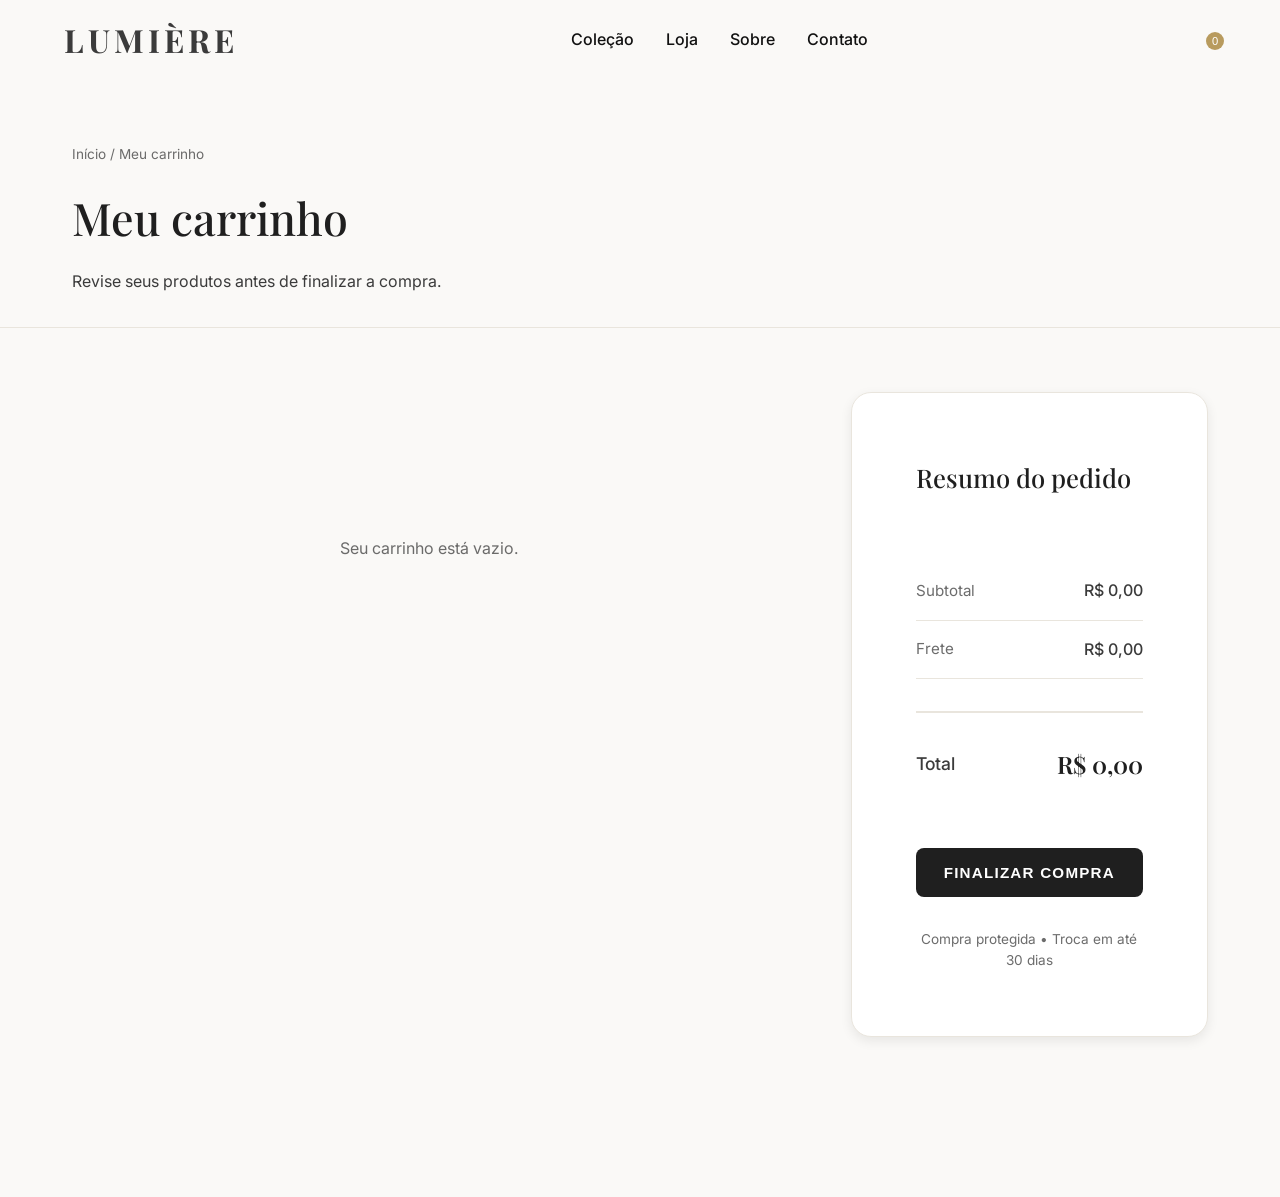
==== cart.html @ cca0895b "feat: implement newsletter section with local storage" ====
<!DOCTYPE html>
<html lang="pt-BR">

<head>

    <meta charset="UTF-8">

    <meta name="viewport" content="width=device-width, initial-scale=1.0">

    <title>
        Carrinho | LUMIÈRE
    </title>

    <link rel="preconnect" href="https://fonts.googleapis.com">
    <link rel="preconnect" href="https://fonts.gstatic.com" crossorigin>

    <link
        href="https://fonts.googleapis.com/css2?family=Inter:wght@300;400;500;600;700&family=Playfair+Display:wght@500;600;700&display=swap"
        rel="stylesheet">

    <link rel="stylesheet" href="./css/style.css">

    <link rel="stylesheet" href="./css/pages/cart-page.css">


</head>


<body>


    <header class="header">


        <nav class="navbar">


            <div class="nav-container">


                <a href="./index.html" class="logo" aria-label="Lumière Bags - Página inicial">

                    LUMIÈRE

                </a>



                <ul class="nav-menu">


                    <li>

                        <a href="./index.html#featured">
                            Coleção
                        </a>

                    </li>


                    <li>

                        <a href="./index.html#products">
                            Loja
                        </a>

                    </li>


                    <li>

                        <a href="./index.html#story">
                            Sobre
                        </a>

                    </li>


                    <li>

                        <a href="./index.html#newsletter">
                            Contato
                        </a>

                    </li>


                </ul>




                <div class="nav-actions">



                    <button type="button" class="icon-button" aria-label="Pesquisar">


                        <i class="bi bi-search"></i>


                    </button>





                    <button type="button" class="icon-button cart-button" aria-label="Carrinho de compras">


                        <i class="bi bi-bag"></i>



                        <span class="cart-count">

                            0

                        </span>


                    </button>



                </div>



            </div>


        </nav>


    </header>


    <main class="cart-page">

        <section class="cart-header">

            <div class="container">

                <span class="breadcrumb">
                    Início / Meu carrinho
                </span>

                <h1>
                    Meu carrinho
                </h1>

                <p>
                    Revise seus produtos antes de finalizar a compra.
                </p>

            </div>

        </section>


        <section class="cart-container">


            <div class="cart-products">



                <div class="cart-page-list">

                    <!-- Produtos renderizados via JS -->

                </div>


            </div>



            <aside class="cart-summary">


                <h2>
                    Resumo do pedido
                </h2>


                <div class="summary-line">

                    <span>
                        Subtotal
                    </span>

                    <strong class="summary-subtotal">
                        R$ 0,00
                    </strong>

                </div>



                <div class="summary-line">

                    <span>
                        Frete
                    </span>

                    <strong>
                        R$ 0,00
                    </strong>

                </div>



                <div class="summary-total">

                    <span>
                        Total
                    </span>

                    <strong>
                        R$ 0,00
                    </strong>

                </div>



                <button class="checkout-button">

                    Finalizar compra

                </button>

                <p class="summary-note">

                    Compra protegida • Troca em até 30 dias

                </p>

            </aside>


        </section>


    </main>

   

    <script src="./js/products.js"></script>

    <script src="./js/cart.js"></script>

    <script src="./js/main.js"></script>

    <script src="./js/cart-page.js"></script>


</body>

</html>
---- css/style.css ----
@import url("./variables.css");

/* Base */
@import url("./base/reset.css");
@import url("./base/typography.css");
@import url("./base/globals.css");

/* Layout */
@import url("./layout/header.css");
@import url("./layout/hero.css");
@import url("./layout/featured.css");
@import url("./layout/story.css");
@import url("./layout/benefits.css");
@import url("./layout/categories.css");
@import url("./layout/products.css");
@import url("./layout/newsletter.css");
@import url("./layout/footer.css");
@import url("./layout/sections.css");


/* Components */
@import url("./components/buttons.css");
@import url("./components/product-card.css");
@import url("./components/cart.css");

/* Responsive */
@import url("./responsive.css");
---- css/pages/cart-page.css ----
@import "../components/cart/cart-item.css";
@import "../components/cart/cart-summary.css";

/* ==========================================================
   Cart Page
========================================================== */

/* Layout da página... */

/* ==========================================================
   Cart Page
========================================================== */

.cart-page {

    padding-bottom: var(--spacing-xl);

}


/* ==========================================================
   Cart Header
========================================================== */

.cart-header {

    padding:
        var(--spacing-lg)
        0
        var(--spacing-md);

    background: var(--color-background);

    border-bottom: 1px solid var(--color-border);

}


/* ==========================================================
   Container
========================================================== */

.cart-header .container {

    width: min(var(--container-width), 100%);

    margin: 0 auto;

    padding-inline: var(--spacing-md);

}


/* ==========================================================
   Breadcrumb
========================================================== */

.breadcrumb {

    display: flex;

    align-items: center;

    gap: .5rem;

    margin-bottom: var(--spacing-sm);

    font-size: .85rem;

    color: var(--color-text-muted);

}


.breadcrumb a {

    color: var(--color-text-muted);

    text-decoration: none;

    transition: var(--transition);

}


.breadcrumb a:hover {

    color: var(--color-secondary);

}


.breadcrumb span:last-child {

    color: var(--color-text);

}


/* ==========================================================
   Title
========================================================== */

.cart-header h1 {

    margin-bottom: var(--spacing-sm);

    font-family: var(--font-heading);

    font-size: clamp(2rem, 5vw, 2.8rem);

    font-weight: 500;

    color: var(--color-primary);

}


/* ==========================================================
   Description
========================================================== */

.cart-description {

    max-width: 560px;

    color: var(--color-text-muted);

    line-height: 1.8;

}

/* ==========================================================
   Layout
========================================================== */

.cart-container {

    display: grid;

    grid-template-columns: 2fr 1fr;

    gap: var(--spacing-lg);

    width: min(var(--container-width), 100%);

    margin: var(--spacing-lg) auto;

    padding-inline: var(--spacing-md);

}


.cart-products {

    min-width: 0;

}


/* ==========================================================
   Empty State
========================================================== */

.cart-empty {

    padding: var(--spacing-xl);

    text-align: center;

    color: var(--color-text-muted);

}
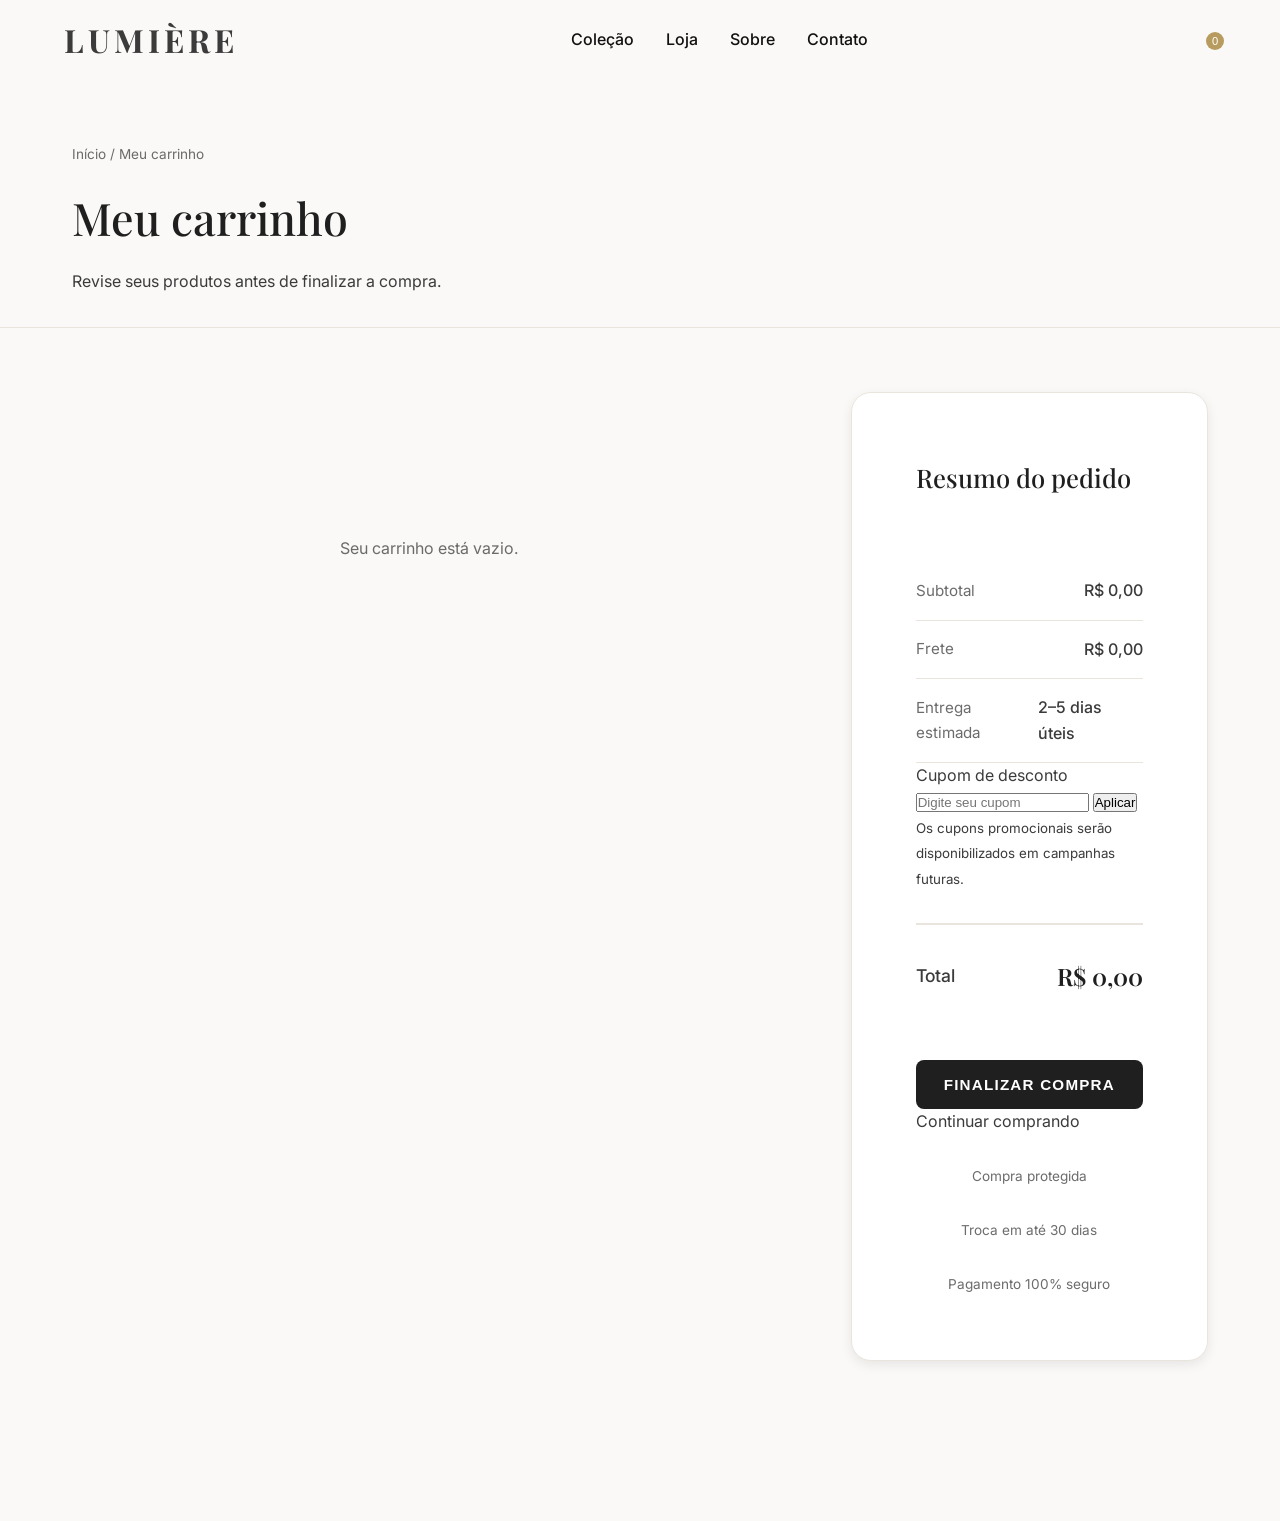
==== commit f2d463f6: "update cart page" ====
--- a/cart.html
+++ b/cart.html
@@ -12,244 +12,316 @@
     </title>
 
     <link rel="preconnect" href="https://fonts.googleapis.com">
+
     <link rel="preconnect" href="https://fonts.gstatic.com" crossorigin>
 
-    <link
-        href="https://fonts.googleapis.com/css2?family=Inter:wght@300;400;500;600;700&family=Playfair+Display:wght@500;600;700&display=swap"
+    <link href="https://fonts.googleapis.com/css2?family=Inter:wght@300;400;500;600;700&family=Playfair+Display:wght@500;600;700&display=swap"
         rel="stylesheet">
 
     <link rel="stylesheet" href="./css/style.css">
 
     <link rel="stylesheet" href="./css/pages/cart-page.css">
 
-
 </head>
 
-
 <body>
 
-
     <header class="header">
 
-
         <nav class="navbar">
 
-
             <div class="nav-container">
 
-
                 <a href="./index.html" class="logo" aria-label="Lumière Bags - Página inicial">
 
                     LUMIÈRE
 
                 </a>
 
-
-
                 <ul class="nav-menu">
 
-
                     <li>
-
                         <a href="./index.html#featured">
                             Coleção
                         </a>
-
                     </li>
 
-
                     <li>
-
                         <a href="./index.html#products">
                             Loja
                         </a>
-
                     </li>
 
-
                     <li>
-
                         <a href="./index.html#story">
                             Sobre
                         </a>
-
                     </li>
 
-
                     <li>
-
                         <a href="./index.html#newsletter">
                             Contato
                         </a>
-
                     </li>
 
-
                 </ul>
 
-
-
-
                 <div class="nav-actions">
 
-
-
-                    <button type="button" class="icon-button" aria-label="Pesquisar">
-
+                    <button
+                        type="button"
+                        class="icon-button"
+                        aria-label="Pesquisar">
 
                         <i class="bi bi-search"></i>
 
-
                     </button>
 
-
-
-
-
-                    <button type="button" class="icon-button cart-button" aria-label="Carrinho de compras">
-
+                    <button
+                        type="button"
+                        class="icon-button cart-button"
+                        aria-label="Carrinho de compras">
 
                         <i class="bi bi-bag"></i>
 
-
-
                         <span class="cart-count">
 
                             0
 
                         </span>
 
-
                     </button>
 
-
-
-                </div>
-
-
+                </div>
 
             </div>
 
-
         </nav>
 
-
     </header>
 
-
     <main class="cart-page">
 
+        <!-- ==========================================================
+             Header
+        =========================================================== -->
+
         <section class="cart-header">
 
             <div class="container">
 
                 <span class="breadcrumb">
+
                     Início / Meu carrinho
+
                 </span>
 
                 <h1>
+
                     Meu carrinho
+
                 </h1>
 
                 <p>
+
                     Revise seus produtos antes de finalizar a compra.
+
                 </p>
 
             </div>
 
         </section>
 
+        <!-- ==========================================================
+             Cart
+        =========================================================== -->
 
         <section class="cart-container">
 
+            <!-- Produtos -->
 
             <div class="cart-products">
 
-
-
                 <div class="cart-page-list">
 
-                    <!-- Produtos renderizados via JS -->
-
-                </div>
-
+                    <!-- Renderizado via JavaScript -->
+
+                </div>
 
             </div>
 
-
+            <!-- Resumo -->
 
             <aside class="cart-summary">
 
-
                 <h2>
+
                     Resumo do pedido
+
                 </h2>
 
+                <!-- Subtotal -->
 
                 <div class="summary-line">
 
                     <span>
+
                         Subtotal
+
                     </span>
 
                     <strong class="summary-subtotal">
+
                         R$ 0,00
+
                     </strong>
 
                 </div>
 
-
+                <!-- Frete -->
 
                 <div class="summary-line">
 
                     <span>
+
                         Frete
+
                     </span>
 
+                    <strong class="summary-shipping">
+
+                        R$ 0,00
+
+                    </strong>
+
+                </div>
+
+                <!-- Entrega -->
+
+                <div class="summary-line">
+
+                    <span>
+
+                        Entrega estimada
+
+                    </span>
+
+                    <strong class="summary-delivery">
+
+                        2–5 dias úteis
+
+                    </strong>
+
+                </div>
+
+                <!-- Cupom -->
+
+                <div class="coupon">
+
+                    <label for="coupon-code">
+
+                        Cupom de desconto
+
+                    </label>
+
+                    <div class="coupon-form">
+
+                        <input
+                            type="text"
+                            id="coupon-code"
+                            placeholder="Digite seu cupom"
+                            autocomplete="off">
+
+                        <button
+                            type="button"
+                            class="coupon-button">
+
+                            Aplicar
+
+                        </button>
+
+                    </div>
+
+                    <small class="coupon-note">
+
+                        Os cupons promocionais serão disponibilizados em campanhas futuras.
+
+                    </small>
+
+                </div>
+
+                <!-- Total -->
+
+                <div class="summary-total">
+
+                    <span>
+
+                        Total
+
+                    </span>
+
                     <strong>
+
                         R$ 0,00
+
                     </strong>
 
                 </div>
 
-
-
-                <div class="summary-total">
-
-                    <span>
-                        Total
-                    </span>
-
-                    <strong>
-                        R$ 0,00
-                    </strong>
-
-                </div>
-
-
-
-                <button class="checkout-button">
-
-                    Finalizar compra
-
-                </button>
-
-                <p class="summary-note">
-
-                    Compra protegida • Troca em até 30 dias
-
-                </p>
+                <!-- Ações -->
+
+                <div class="summary-actions">
+
+                    <button
+                        type="button"
+                        class="checkout-button">
+
+                        Finalizar compra
+
+                    </button>
+
+                    <a
+                        href="./index.html#products"
+                        class="continue-shopping">
+
+                        <i class="bi bi-arrow-left"></i>
+
+                        Continuar comprando
+
+                    </a>
+
+                </div>
+
+                <!-- Observações -->
+
+                <div class="summary-info">
+
+                    <p class="summary-note">
+
+                        Compra protegida
+
+                    </p>
+
+                    <p class="summary-note">
+
+                        Troca em até 30 dias
+
+                    </p>
+
+                    <p class="summary-note">
+
+                        Pagamento 100% seguro
+
+                    </p>
+
+                </div>
 
             </aside>
 
-
         </section>
 
-
     </main>
 
-   
-
     <script src="./js/products.js"></script>
 
     <script src="./js/cart.js"></script>
@@ -258,7 +330,6 @@
 
     <script src="./js/cart-page.js"></script>
 
-
 </body>
 
 </html>
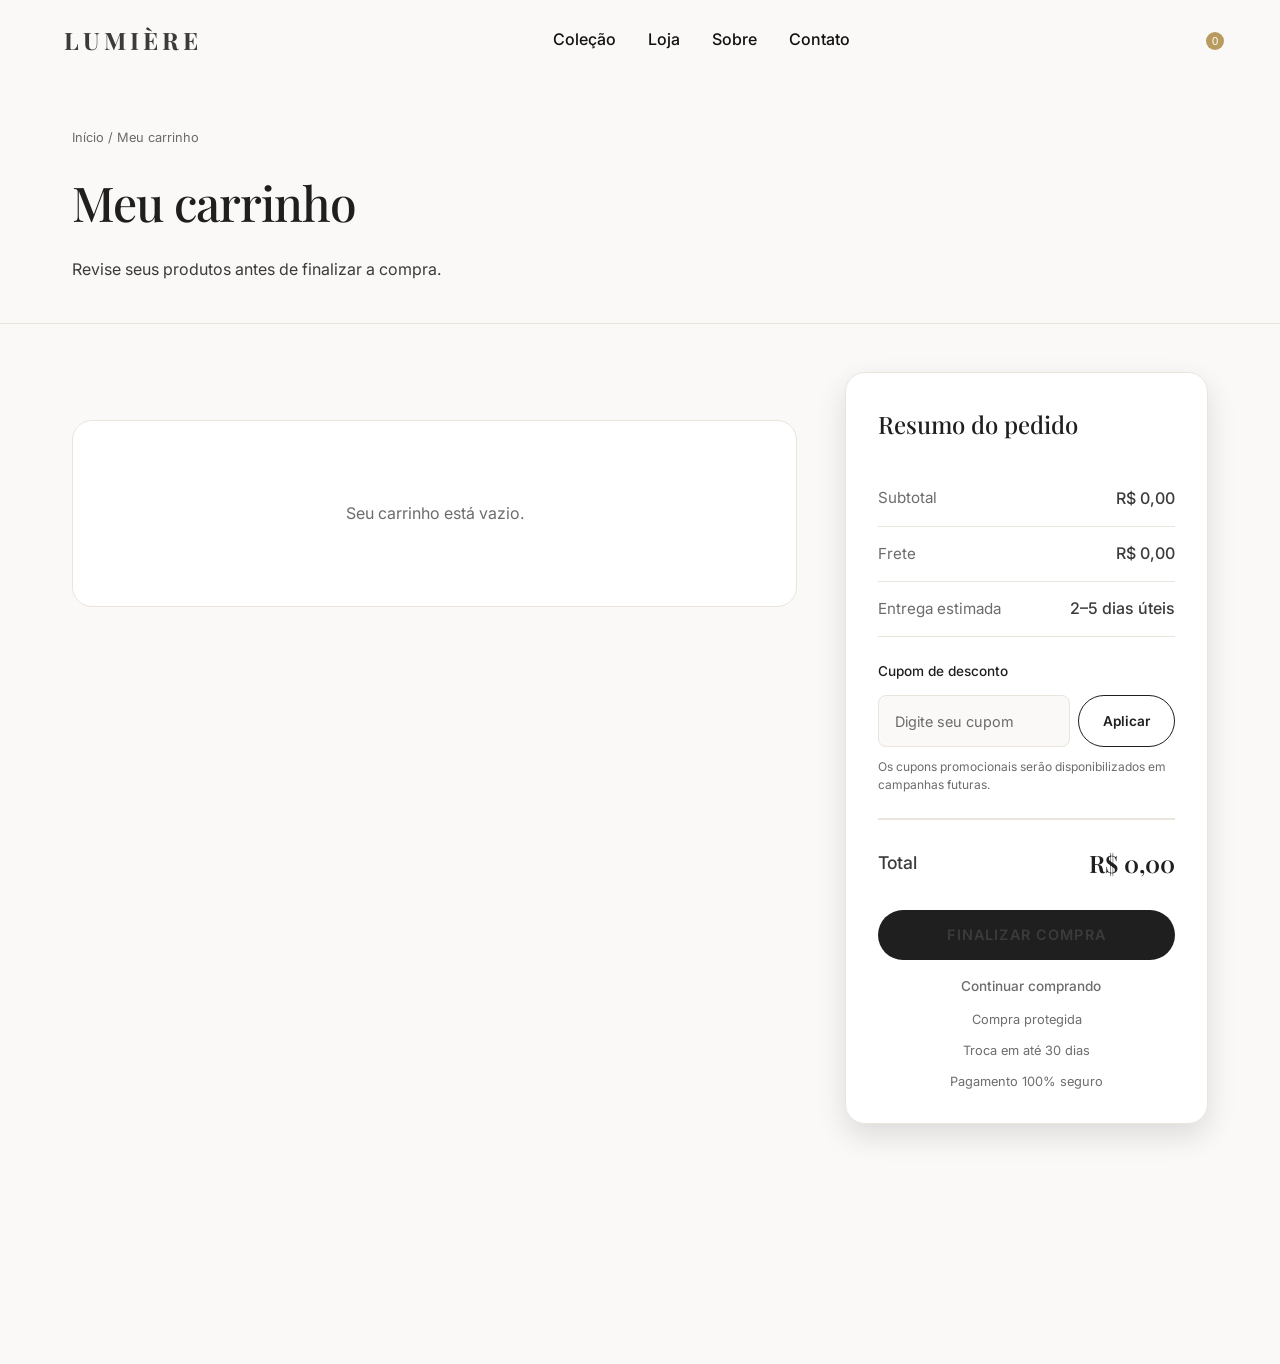
==== commit 687600b3: "refactor(css): modularize cart page responsive styles" ====
--- a/cart.html
+++ b/cart.html
@@ -15,16 +15,18 @@
 
     <link rel="preconnect" href="https://fonts.gstatic.com" crossorigin>
 
-    <link href="https://fonts.googleapis.com/css2?family=Inter:wght@300;400;500;600;700&family=Playfair+Display:wght@500;600;700&display=swap"
+    <link
+        href="https://fonts.googleapis.com/css2?family=Inter:wght@300;400;500;600;700&family=Playfair+Display:wght@500;600;700&display=swap"
         rel="stylesheet">
 
     <link rel="stylesheet" href="./css/style.css">
-
+    <link rel="stylesheet" href="./css/responsive.css">
     <link rel="stylesheet" href="./css/pages/cart-page.css">
+    <link rel="stylesheet" href="./css/cart-responsive.css">
 
 </head>
 
-<body>
+<body class="cart-page">
 
     <header class="header">
 
@@ -68,19 +70,13 @@
 
                 <div class="nav-actions">
 
-                    <button
-                        type="button"
-                        class="icon-button"
-                        aria-label="Pesquisar">
+                    <button type="button" class="icon-button" aria-label="Pesquisar">
 
                         <i class="bi bi-search"></i>
 
                     </button>
 
-                    <button
-                        type="button"
-                        class="icon-button cart-button"
-                        aria-label="Carrinho de compras">
+                    <button type="button" class="icon-button cart-button" aria-label="Carrinho de compras">
 
                         <i class="bi bi-bag"></i>
 
@@ -226,15 +222,9 @@
 
                     <div class="coupon-form">
 
-                        <input
-                            type="text"
-                            id="coupon-code"
-                            placeholder="Digite seu cupom"
-                            autocomplete="off">
-
-                        <button
-                            type="button"
-                            class="coupon-button">
+                        <input type="text" id="coupon-code" placeholder="Digite seu cupom" autocomplete="off">
+
+                        <button type="button" class="coupon-button">
 
                             Aplicar
 
@@ -272,17 +262,13 @@
 
                 <div class="summary-actions">
 
-                    <button
-                        type="button"
-                        class="checkout-button">
+                    <button type="button" class="checkout-button">
 
                         Finalizar compra
 
                     </button>
 
-                    <a
-                        href="./index.html#products"
-                        class="continue-shopping">
+                    <a href="./index.html#products" class="continue-shopping">
 
                         <i class="bi bi-arrow-left"></i>
 
--- a/css/style.css
+++ b/css/style.css
@@ -21,7 +21,4 @@
 /* Components */
 @import url("./components/buttons.css");
 @import url("./components/product-card.css");
-@import url("./components/cart.css");
-
-/* Responsive */
-@import url("./responsive.css");+@import url("./components/cart.css");
--- a/css/responsive.css
+++ b/css/responsive.css
@@ -0,0 +1,499 @@
+/* ==================================================
+   TABLET
+================================================== */
+
+@media (max-width: 992px) {
+
+    /* ---------- Products ---------- */
+
+    .products-grid {
+        grid-template-columns: repeat(2, minmax(0, 1fr));
+    }
+
+}
+
+
+/* ==================================================
+   MOBILE
+================================================== */
+
+@media (max-width: 768px) {
+
+    /* ---------- Global Spacing ---------- */
+
+    .container {
+        padding-inline: 1.25rem;
+    }
+
+    section {
+        scroll-margin-top: 5rem;
+    }
+
+    .section-header {
+        margin-bottom: 2.5rem;
+    }
+
+    .section-subtitle {
+        margin-bottom: 0.75rem;
+    }
+
+    .section-title {
+        margin-bottom: 1rem;
+
+        font-size: clamp(1.9rem, 5vw, 2.3rem);
+        line-height: 1.15;
+    }
+
+    .section-description {
+        max-width: 34ch;
+        margin-inline: auto;
+
+        line-height: 1.75;
+    }
+
+    .btn,
+    .btn-primary {
+        min-height: 48px;
+
+        padding: 0.9rem 1.75rem;
+    }
+
+
+    /* ---------- Header ---------- */
+
+    .nav-container {
+        width: 90%;
+        display: grid;
+        grid-template-columns: 32px minmax(0, 1fr) auto;
+        align-items: center;
+
+        gap: 0.5rem;
+    }
+
+    .menu-toggle {
+        width: 32px;
+        height: 32px;
+
+        display: flex;
+        align-items: center;
+        justify-content: center;
+    }
+
+    .menu-toggle i {
+        display: block;
+    }
+
+    .logo {
+        font-size: 1.4rem;
+        letter-spacing: 0.15rem;
+        text-align: center;
+        white-space: nowrap;
+    }
+
+    .nav-menu {
+        position: absolute;
+        top: var(--header-height);
+        left: 0;
+
+        width: 100%;
+
+        display: none;
+        flex-direction: column;
+        align-items: center;
+
+        gap: 1.5rem;
+        padding: 2rem 0;
+
+        background: rgba(250, 249, 247, 0.95);
+
+        backdrop-filter: blur(16px);
+        -webkit-backdrop-filter: blur(16px);
+
+        box-shadow: var(--shadow-sm);
+    }
+
+    .nav-menu.active {
+        display: flex;
+    }
+
+    .nav-menu a {
+        font-size: 1.1rem;
+    }
+
+    .nav-actions {
+        display: flex;
+        align-items: center;
+
+        gap: 0.4rem;
+
+        flex-shrink: 0;
+    }
+
+    .icon-button {
+        width: 42px;
+        height: 42px;
+
+        display: inline-flex;
+        align-items: right;
+        
+    }
+
+    .cart-count {
+        top: 1px;
+        transform: none;
+    }
+
+    /* ---------- Hero ---------- */
+
+    .hero {
+        min-height: auto;
+
+        padding-bottom: 3rem;
+    }
+
+    .hero-content {
+        width: 100%;
+
+        grid-template-columns: 1fr;
+        justify-items: center;
+
+        gap: 2rem;
+
+        text-align: center;
+    }
+
+    .hero-text {
+        order: 2;
+
+        width: 100%;
+    }
+
+    .hero-title {
+        font-size: 2.5rem;
+        line-height: 1.1;
+    }
+
+    .hero-description {
+        max-width: 34ch;
+        margin-inline: auto;
+    }
+
+    .hero-image {
+        order: 1;
+    }
+
+    .hero-image img {
+        width: min(100%, 300px);
+    }
+
+    .hero-content,
+    .hero-image,
+    .hero-text {
+        max-width: 100%;
+    }
+
+
+    /* ---------- Featured Products ---------- */
+
+    .featured {
+        padding: 4rem 0;
+    }
+
+    .products-grid {
+        grid-template-columns: repeat(2, minmax(0, 1fr));
+        align-items: stretch;
+
+        gap: 1.25rem;
+    }
+
+    .featured-footer {
+        margin-top: 3rem;
+    }
+
+
+    /* ---------- Story ---------- */
+
+    .story {
+        padding: 4rem 0;
+    }
+
+    .story-content {
+        grid-template-columns: 1fr;
+
+        gap: 3.5rem;
+    }
+
+    .story-text {
+        align-items: center;
+
+        gap: 1.5rem;
+
+        text-align: center;
+    }
+
+    .story-text .section-header--left {
+        text-align: center;
+    }
+
+    .story-text .section-description {
+        max-width: 34ch;
+        margin-inline: auto;
+    }
+
+    .story-text .btn {
+        align-self: center;
+
+        margin-top: 0.5rem;
+    }
+
+    .story-image {
+        order: -1;
+
+        width: 100%;
+        max-width: 420px;
+
+        margin-inline: auto;
+    }
+
+    .story-image img {
+        aspect-ratio: 5 / 6;
+    }
+
+
+    /* ---------- Benefits ---------- */
+
+    .benefits {
+        padding: 4rem 0;
+    }
+
+    .benefits-grid {
+        grid-template-columns: 1fr;
+
+        gap: 1.25rem;
+    }
+
+    .benefit-card {
+        padding: 1.75rem;
+    }
+
+    .benefit-card i {
+        width: 3rem;
+        height: 3rem;
+
+        margin-bottom: 1.25rem;
+
+        font-size: 1.1rem;
+    }
+
+    .benefit-card h3 {
+        margin-bottom: 0.75rem;
+
+        font-size: 1.15rem;
+    }
+
+    .benefit-card p {
+        font-size: 0.95rem;
+        line-height: 1.7;
+    }
+
+
+    /* ---------- Products ---------- */
+
+    .products {
+        padding: 4rem 0;
+    }
+
+    .products-filters-wrapper {
+        position: relative;
+
+        overflow: hidden;
+    }
+
+    .products-filters {
+        justify-content: flex-start;
+        flex-wrap: nowrap;
+
+        gap: 0.75rem;
+        margin: 2.5rem 0 3rem;
+        padding-bottom: 0.5rem;
+
+        overflow-x: auto;
+
+        -ms-overflow-style: none;
+        scrollbar-width: none;
+    }
+
+    .products-filters::-webkit-scrollbar {
+        display: none;
+    }
+
+    .filter-button {
+        flex-shrink: 0;
+
+        padding: 0.65rem 1.25rem;
+
+        font-size: 0.9rem;
+    }
+
+    .products-catalog {
+        grid-template-columns: repeat(2, minmax(0, 1fr));
+
+        gap: 1.25rem;
+    }
+
+    .products-footer {
+        margin-top: 3rem;
+    }
+
+    .filters-scroll-hint {
+        position: absolute;
+        top: 50%;
+        right: 0;
+        z-index: 2;
+
+        width: 2.75rem;
+        height: 100%;
+
+        display: flex;
+        align-items: center;
+        justify-content: center;
+
+        background: linear-gradient(
+            to left,
+            var(--color-background),
+            transparent
+        );
+
+        transform: translateY(-50%);
+
+        pointer-events: none;
+    }
+
+    .filters-scroll-hint i {
+        color: var(--color-secondary);
+
+        font-size: 1rem;
+
+        animation: hint-slide 1.6s ease-in-out infinite;
+    }
+
+        /* ---------- Newsletter ---------- */
+
+    .newsletter {
+        padding: 4rem 0;
+    }
+
+    .newsletter-content {
+        max-width: 100%;
+    }
+
+    .newsletter-form {
+        width: 100%;
+
+        flex-direction: column;
+
+        gap: 1rem;
+    }
+
+    .newsletter-form input[type="email"] {
+        width: 100%;
+        height: 56px;
+        min-height: 56px;
+
+        padding-inline: 1.25rem;
+
+        font-size: 1rem;
+        line-height: normal;
+
+        box-sizing: border-box;
+    }
+
+    .newsletter-form .btn-primary {
+        min-width: 180px;
+        height: 56px;
+
+        display: inline-flex;
+        align-items: center;
+        justify-content: center;
+
+        margin-top: 0;
+        padding-inline: 1.75rem;
+    }
+
+    .newsletter-note {
+        font-size: 0.85rem;
+    }
+
+
+    /* ---------- Footer ---------- */
+
+    .footer {
+        padding-top: 3rem;
+    }
+
+    .footer-grid {
+        grid-template-columns: 1fr;
+
+        gap: 2.5rem;
+        padding-top: 2rem;
+    }
+
+    .footer-brand {
+        max-width: 100%;
+
+        text-align: center;
+    }
+
+    .footer-column {
+        text-align: center;
+    }
+
+    .footer-title {
+        margin-bottom: 1rem;
+    }
+
+    .footer-list {
+        display: flex;
+        flex-direction: row;
+        align-items: center;
+        justify-content: center;
+        flex-wrap: wrap;
+
+        gap: 0.75rem 1.25rem;
+    }
+
+    .footer-list li {
+        display: inline-flex;
+    }
+
+    .footer-list a {
+        justify-content: center;
+    }
+
+    .footer-bottom {
+        margin-top: 2rem;
+        padding: 2rem 0;
+    }
+
+/* ==================================================
+   Animations
+================================================== */
+
+@keyframes hint-slide {
+
+    0%,
+    100% {
+        opacity: 0.4;
+
+        transform: translateX(0);
+    }
+
+    50% {
+        opacity: 1;
+
+        transform: translateX(6px);
+    }
+
+}
+
+}
--- a/css/pages/cart-page.css
+++ b/css/pages/cart-page.css
@@ -13,7 +13,7 @@
 
 .cart-page {
 
-    padding-bottom: var(--spacing-xl);
+        padding-bottom: 6rem;
 
 }
 
@@ -25,13 +25,21 @@
 .cart-header {
 
     padding:
-        var(--spacing-lg)
+        3rem
         0
-        var(--spacing-md);
+        2.5rem;
 
     background: var(--color-background);
 
     border-bottom: 1px solid var(--color-border);
+
+}
+
+@media (max-width: 768px) {
+
+    .cart-page .nav-actions .icon-button:not(.cart-button) {
+        display: none;
+    }
 
 }
 
@@ -63,9 +71,9 @@
 
     gap: .5rem;
 
-    margin-bottom: var(--spacing-sm);
+    margin-bottom: 1rem;
 
-    font-size: .85rem;
+    font-size: .8rem;
 
     color: var(--color-text-muted);
 
@@ -103,18 +111,19 @@
 
 .cart-header h1 {
 
-    margin-bottom: var(--spacing-sm);
+    margin-bottom: 1rem;
 
     font-family: var(--font-heading);
 
-    font-size: clamp(2rem, 5vw, 2.8rem);
+    font-size: clamp(2.2rem, 5vw, 3rem);
 
     font-weight: 500;
+
+    letter-spacing: -.02em;
 
     color: var(--color-primary);
 
 }
-
 
 /* ==========================================================
    Description
@@ -138,13 +147,13 @@
 
     display: grid;
 
-    grid-template-columns: 2fr 1fr;
+    grid-template-columns: minmax(0, 1.8fr) minmax(320px, .9fr);
 
-    gap: var(--spacing-lg);
+    gap: 3rem;
 
     width: min(var(--container-width), 100%);
 
-    margin: var(--spacing-lg) auto;
+    margin: 3rem auto;
 
     padding-inline: var(--spacing-md);
 
@@ -155,6 +164,12 @@
 
     min-width: 0;
 
+    display: flex;
+
+    flex-direction: column;
+
+    gap: 1.5rem;
+
 }
 
 
@@ -164,10 +179,16 @@
 
 .cart-empty {
 
-    padding: var(--spacing-xl);
+    padding: 5rem 2rem;
 
     text-align: center;
 
     color: var(--color-text-muted);
 
+    background: var(--color-surface);
+
+    border-radius: var(--radius-lg);
+
+    border: 1px solid var(--color-border);
+
 }
--- a/css/cart-responsive.css
+++ b/css/cart-responsive.css
@@ -0,0 +1,144 @@
+/* ==========================================================
+   Cart Page — Mobile
+========================================================== */
+
+@media (max-width: 768px) {
+
+    /* ---------- Header ---------- */
+
+    body.cart-page .nav-actions {
+        width: 42px;
+
+        justify-self: end;
+        justify-content: center;
+
+        gap: 0;
+    }
+
+    body.cart-page .nav-actions .icon-button:not(.cart-button) {
+        display: none;
+    }
+
+    body.cart-page .cart-button {
+        width: 42px;
+        height: 42px;
+    }
+
+
+    /* ---------- Cart Header ---------- */
+
+    body.cart-page .cart-header {
+        padding: 2.5rem 0 2rem;
+    }
+
+    body.cart-page .cart-header h1 {
+        font-size: 2rem;
+    }
+
+    body.cart-page .cart-header p {
+        font-size: 0.95rem;
+        line-height: 1.6;
+    }
+
+
+    /* ---------- Cart Layout ---------- */
+
+    body.cart-page .cart-container {
+        grid-template-columns: 1fr;
+
+        gap: 2rem;
+        margin: 2rem auto;
+    }
+
+
+   /* ---------- Cart Items ---------- */
+
+body.cart-page .cart-page-list {
+    gap: 1rem;
+}
+
+body.cart-page .cart-item {
+    grid-template-columns: 1fr;
+    justify-items: stretch;
+
+    gap: 1.25rem;
+    padding: 1.25rem;
+}
+
+body.cart-page .cart-item-image {
+    width: min(100%, 320px);
+    height: min(80vw, 320px);
+
+    display: block;
+
+    margin-inline: auto;
+
+    object-fit: cover;
+
+    border-radius: var(--radius-md);
+}
+
+body.cart-page .cart-item-name {
+    font-size: 1.25rem;
+}
+
+body.cart-page .cart-item-price {
+    margin-bottom: 1rem;
+}
+
+body.cart-page .cart-item-footer {
+    flex-direction: row;
+
+    margin-top: 1rem;
+    padding-top: 1rem;
+}
+    /* ---------- Cart Summary ---------- */
+
+    body.cart-page .cart-summary {
+        position: static;
+
+        padding: 1.5rem;
+    }
+
+    body.cart-page .cart-summary h2 {
+        font-size: 1.35rem;
+    }
+
+    body.cart-page .summary-line {
+        padding-block: 0.75rem;
+    }
+
+    body.cart-page .summary-total strong {
+        font-size: 1.35rem;
+    }
+
+    body.cart-page .cart-summary .checkout-button {
+        padding: 1rem;
+    }
+
+
+    /* ---------- Coupon ---------- */
+
+    body.cart-page .coupon-form {
+        flex-direction: column;
+
+        gap: 0.75rem;
+    }
+
+    body.cart-page .coupon-form input,
+    body.cart-page .coupon-button {
+        width: 100%;
+    }
+
+
+    /* ---------- Security Notes ---------- */
+
+    body.cart-page .summary-info {
+        margin-top: 1.5rem;
+    }
+
+    body.cart-page .summary-note {
+        font-size: 0.8rem;
+    }
+
+}
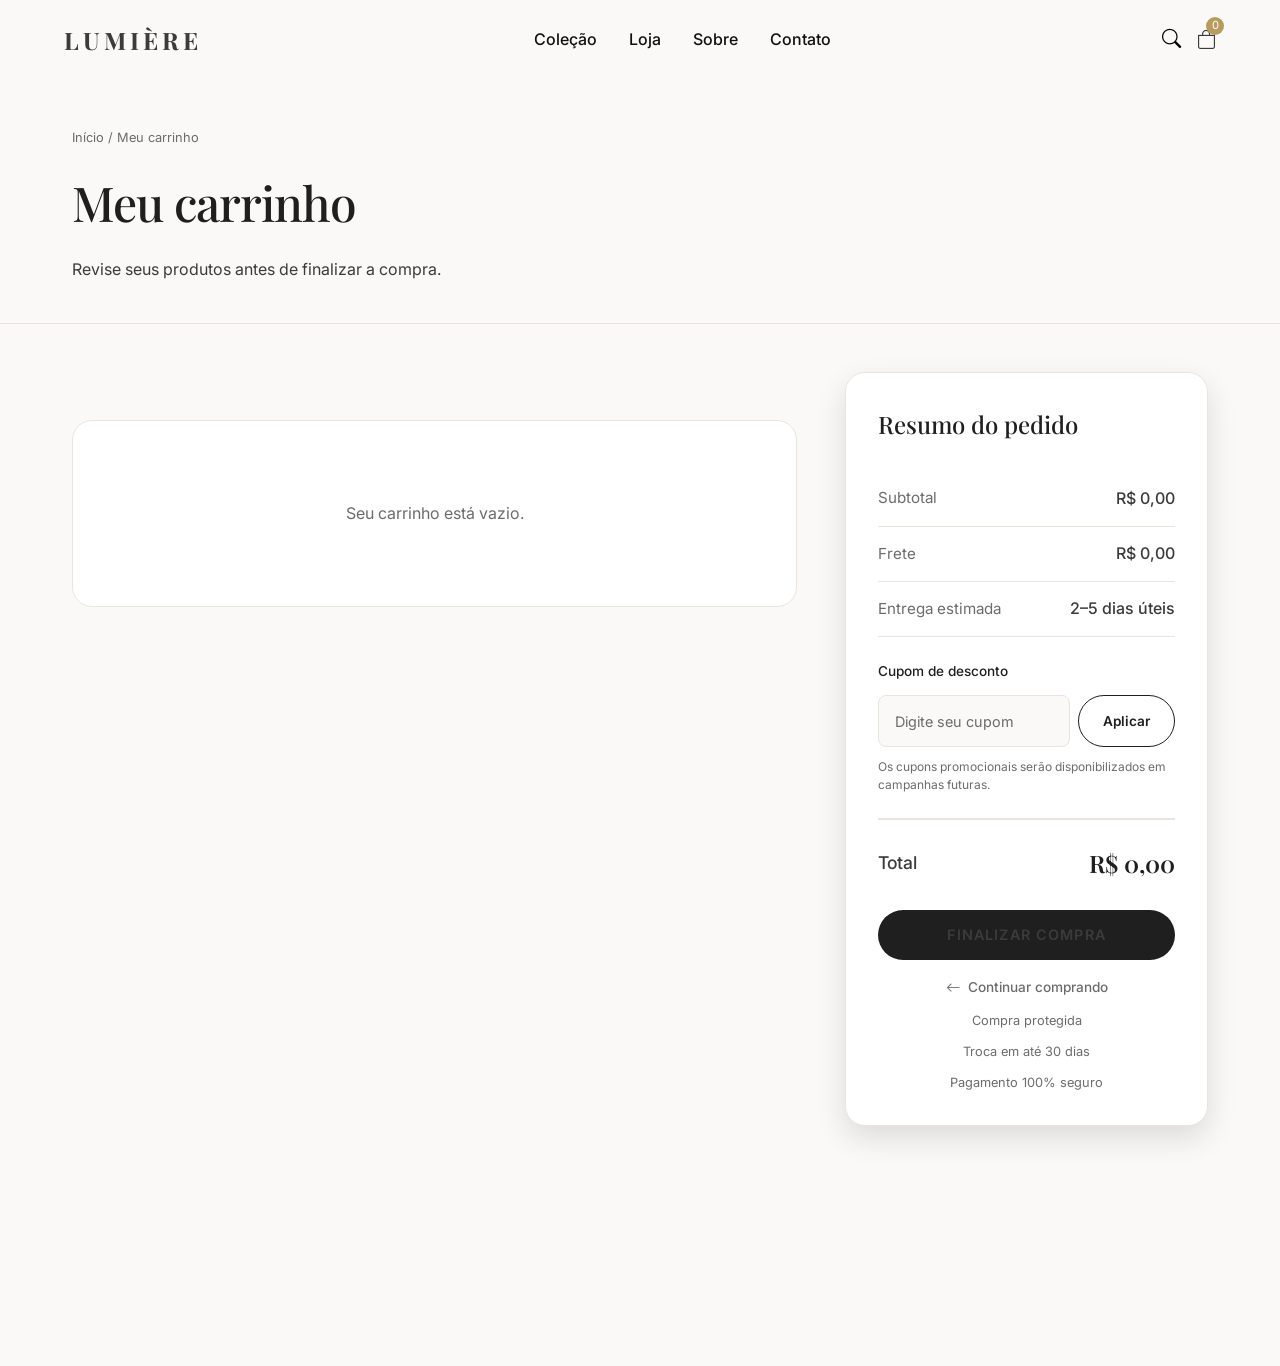
==== commit ba901b59: "fix: complete cart page header dependencies" ====
--- a/cart.html
+++ b/cart.html
@@ -18,6 +18,9 @@
     <link
         href="https://fonts.googleapis.com/css2?family=Inter:wght@300;400;500;600;700&family=Playfair+Display:wght@500;600;700&display=swap"
         rel="stylesheet">
+
+    <link rel="stylesheet"
+        href="https://cdn.jsdelivr.net/npm/bootstrap-icons@1.13.1/font/bootstrap-icons.min.css">
 
     <link rel="stylesheet" href="./css/style.css">
     <link rel="stylesheet" href="./css/responsive.css">
@@ -33,6 +36,12 @@
         <nav class="navbar">
 
             <div class="nav-container">
+
+                <button type="button" class="menu-toggle" aria-label="Abrir menu">
+
+                    <i class="bi bi-list"></i>
+
+                </button>
 
                 <a href="./index.html" class="logo" aria-label="Lumière Bags - Página inicial">
 
@@ -76,7 +85,7 @@
 
                     </button>
 
-                    <button type="button" class="icon-button cart-button" aria-label="Carrinho de compras">
+                    <a href="#cart-content" class="icon-button cart-button" aria-label="Ir para os itens do carrinho">
 
                         <i class="bi bi-bag"></i>
 
@@ -86,7 +95,7 @@
 
                         </span>
 
-                    </button>
+                    </a>
 
                 </div>
 
@@ -132,7 +141,7 @@
              Cart
         =========================================================== -->
 
-        <section class="cart-container">
+        <section id="cart-content" class="cart-container">
 
             <!-- Produtos -->
 
@@ -308,6 +317,8 @@
 
     </main>
 
+    <script src="./js/components/mobile-menu.js"></script>
+
     <script src="./js/products.js"></script>
 
     <script src="./js/cart.js"></script>
@@ -318,4 +329,4 @@
 
 </body>
 
-</html>+</html>
--- a/css/responsive.css
+++ b/css/responsive.css
@@ -296,7 +296,36 @@
         line-height: 1.7;
     }
 
-
+  /* ---------- Categories ---------- */
+
+.categories {
+    padding: 5rem 0;
+}
+
+.categories-grid {
+    grid-template-columns: 1fr;
+    grid-auto-rows: auto;
+    gap: 1.5rem;
+}
+
+.category-card,
+.category-card.category-large,
+.category-card.category-wide {
+    grid-column: auto;
+    grid-row: auto;
+
+    width: 100%;
+    height: 360px;
+    min-height: 0;
+}
+
+.category-overlay {
+    padding: 1.5rem;
+}
+
+.category-overlay h3 {
+    font-size: 1.5rem;
+}
     /* ---------- Products ---------- */
 
     .products {
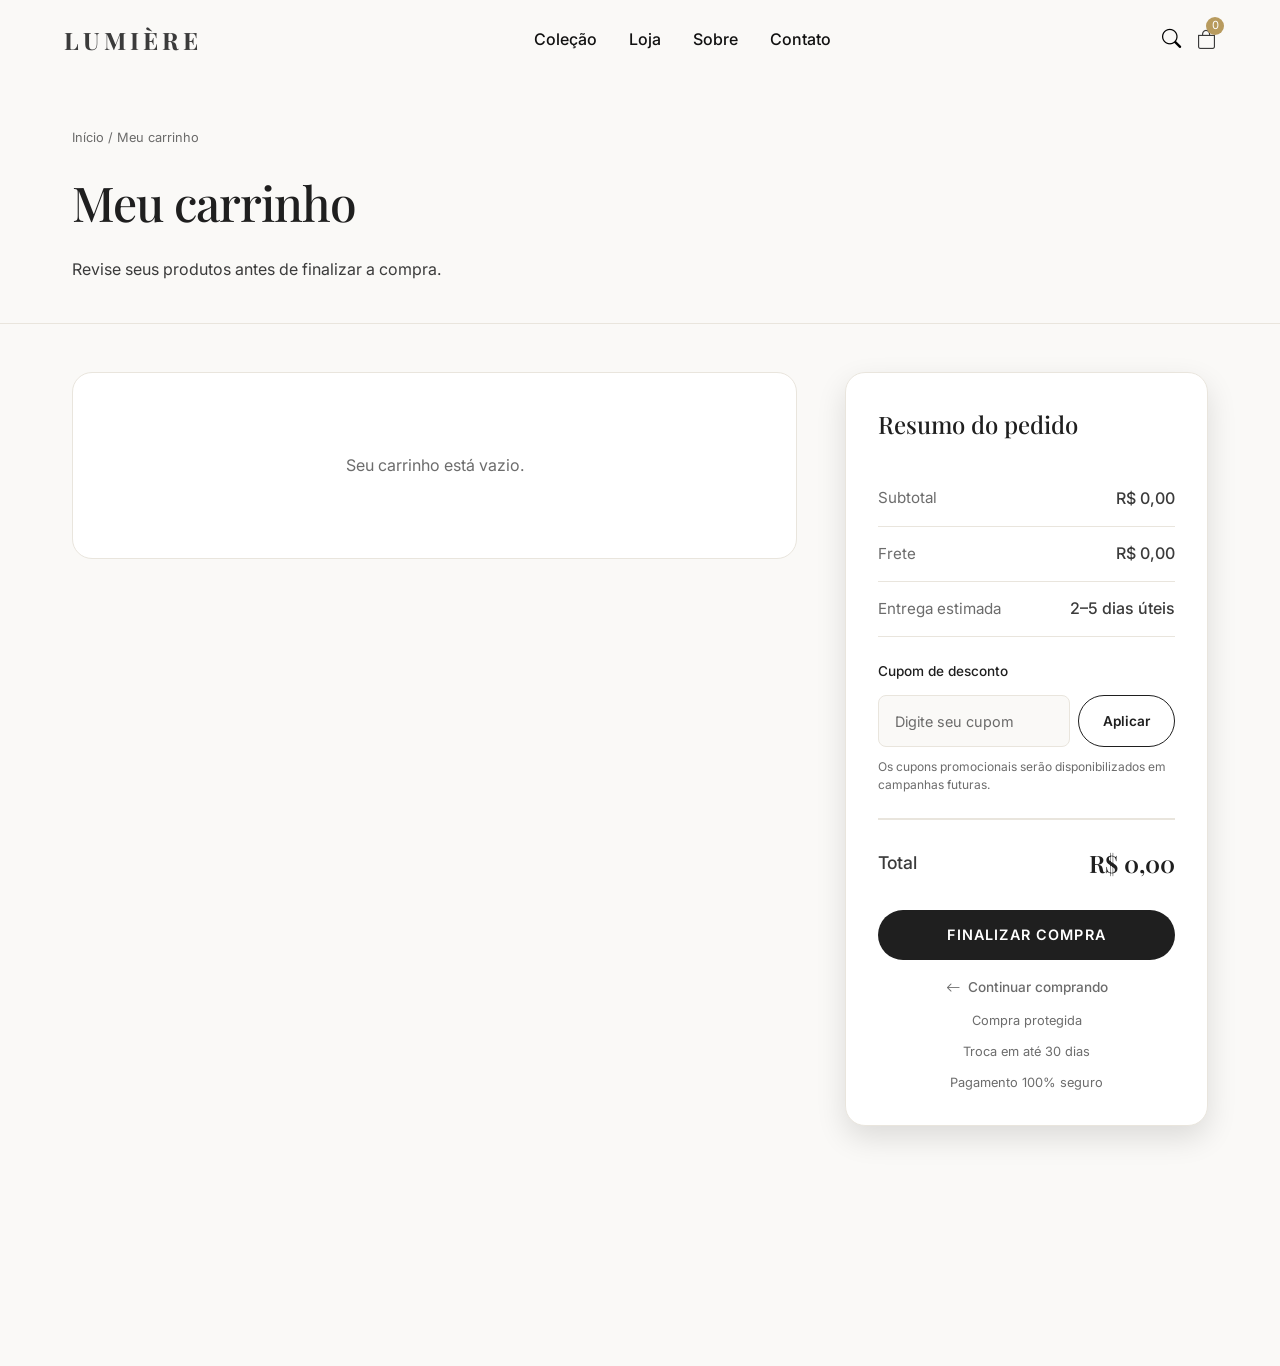
==== commit 14a94470: "docs: document script dependency order" ====
--- a/cart.html
+++ b/cart.html
@@ -317,6 +317,8 @@
 
     </main>
 
+    <!-- Ordem de dependências: mobile-menu → products → cart → main → cart-page -->
+
     <script src="./js/components/mobile-menu.js"></script>
 
     <script src="./js/products.js"></script>
--- a/css/pages/cart-page.css
+++ b/css/pages/cart-page.css
@@ -177,7 +177,7 @@
    Empty State
 ========================================================== */
 
-.cart-empty {
+.cart-page-list .cart-empty {
 
     padding: 5rem 2rem;
 
@@ -191,4 +191,4 @@
 
     border: 1px solid var(--color-border);
 
-}+}
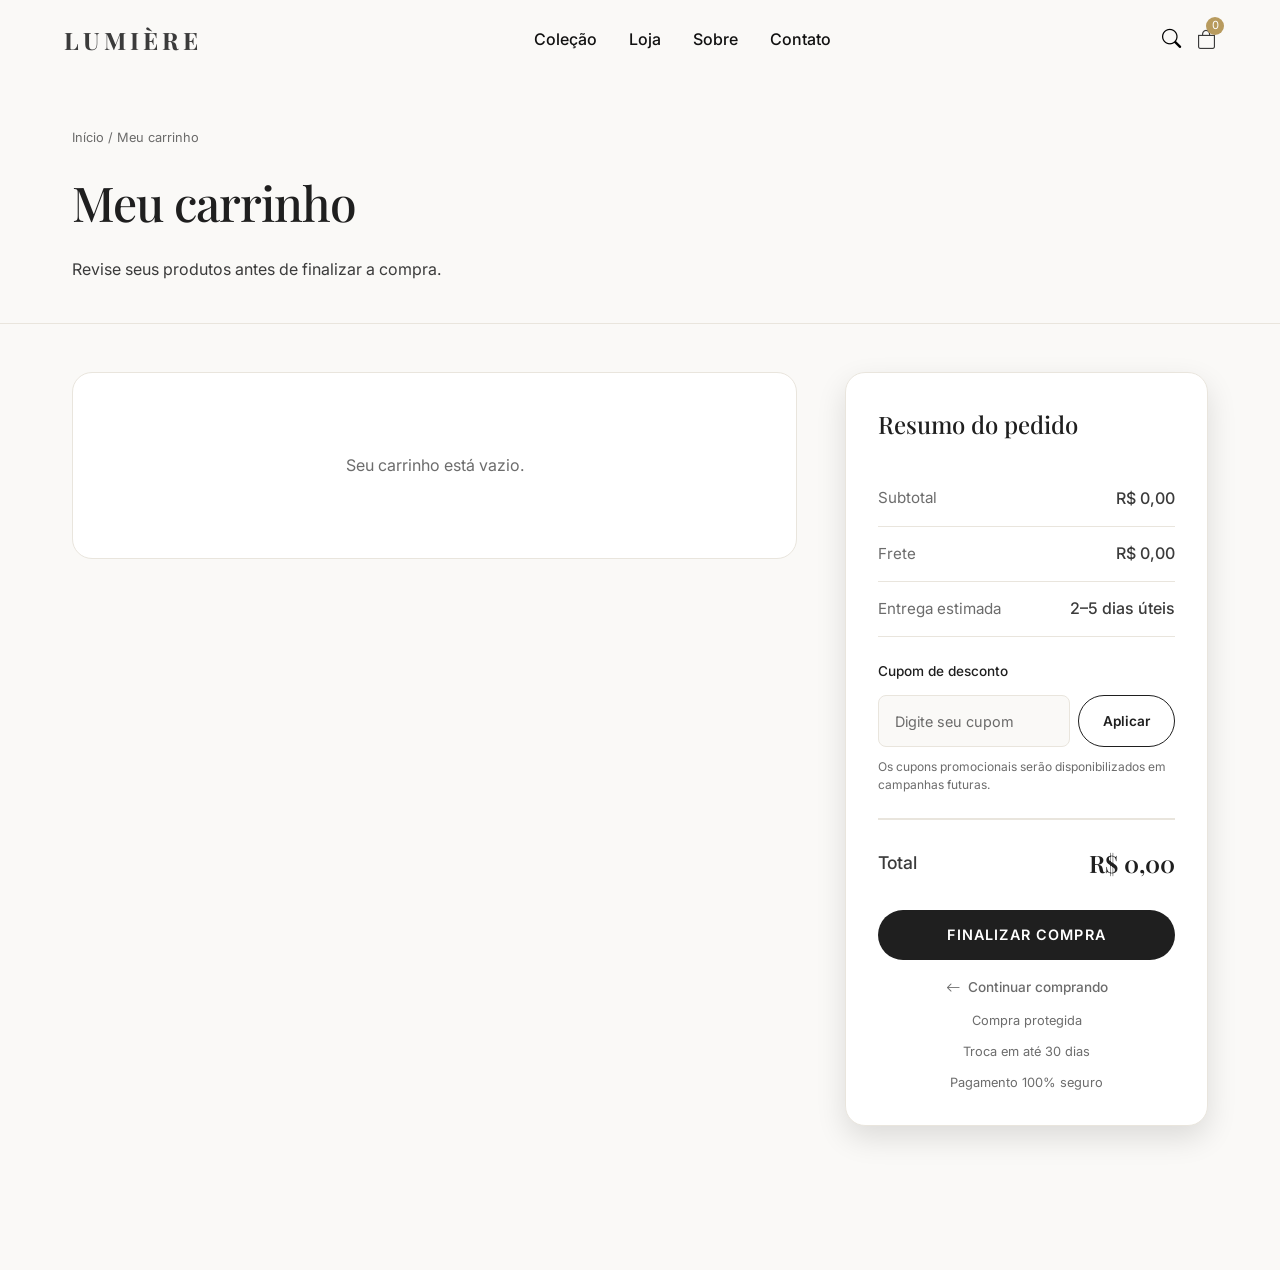
==== commit c4a20b11: "fix: avoid duplicate cart page spacing" ====
--- a/cart.html
+++ b/cart.html
@@ -105,7 +105,7 @@
 
     </header>
 
-    <main class="cart-page">
+    <main>
 
         <!-- ==========================================================
              Header
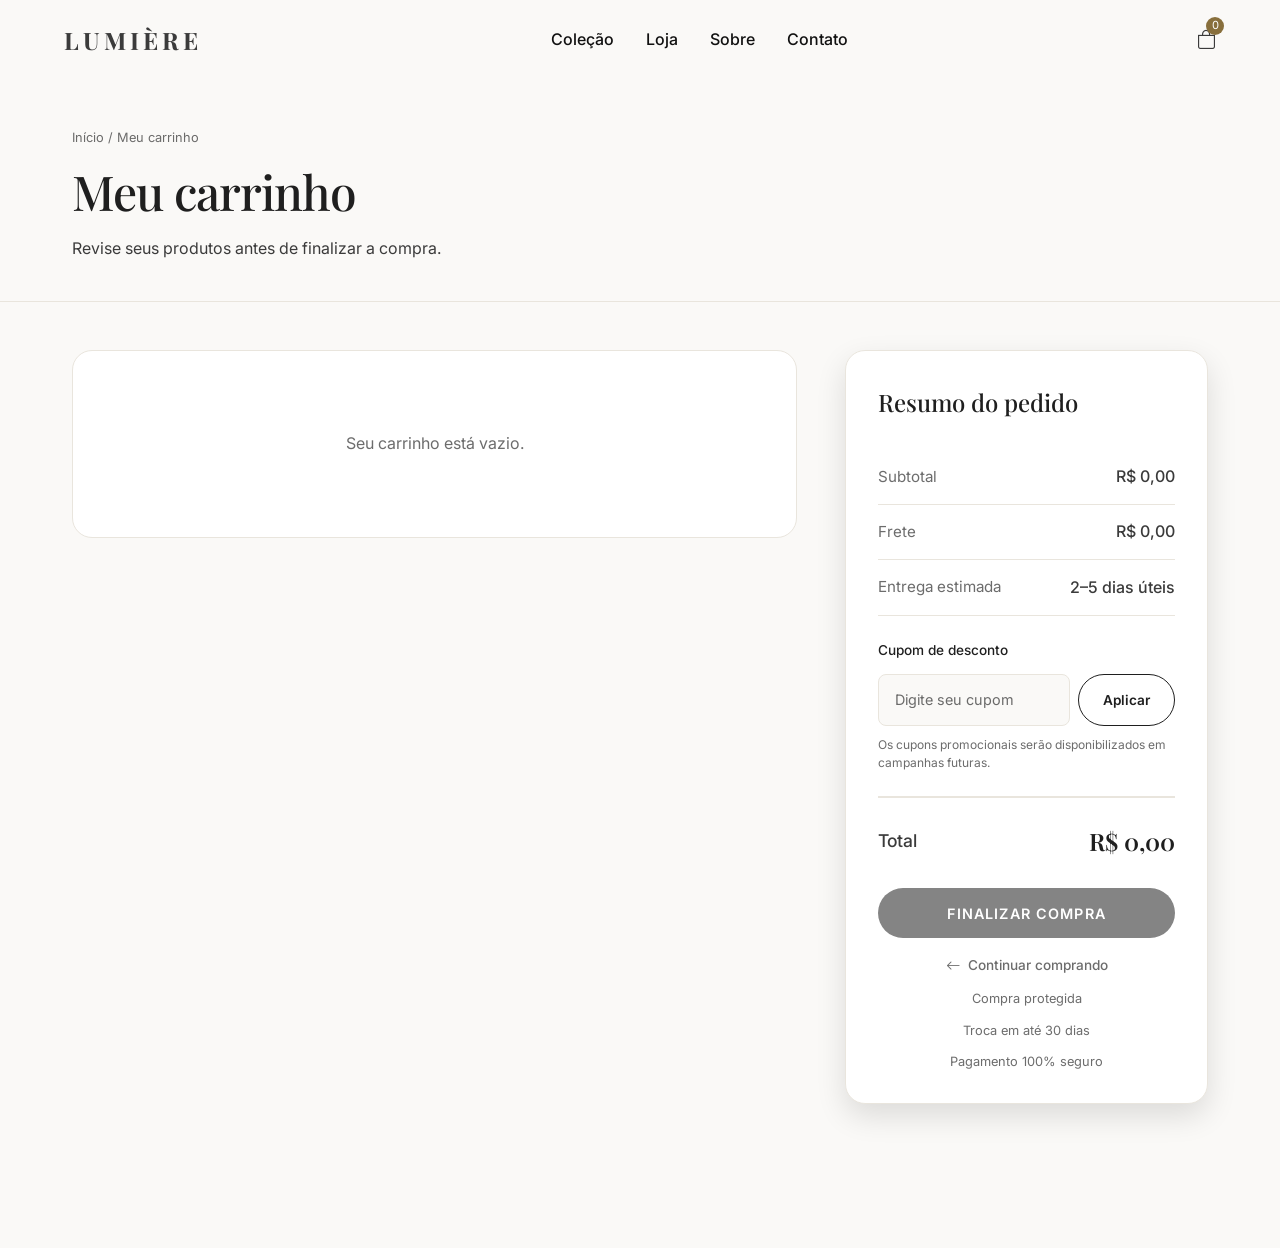
==== commit fdbdf92e: "refactor(ui): refine responsive layouts and visual consistency" ====
--- a/cart.html
+++ b/cart.html
@@ -79,12 +79,6 @@
 
                 <div class="nav-actions">
 
-                    <button type="button" class="icon-button" aria-label="Pesquisar">
-
-                        <i class="bi bi-search"></i>
-
-                    </button>
-
                     <a href="#cart-content" class="icon-button cart-button" aria-label="Ir para os itens do carrinho">
 
                         <i class="bi bi-bag"></i>
@@ -271,7 +265,10 @@
 
                 <div class="summary-actions">
 
-                    <button type="button" class="checkout-button">
+                    <button
+                        type="button"
+                        class="checkout-button"
+                        data-checkout-url="./checkout.html">
 
                         Finalizar compra
 
--- a/css/responsive.css
+++ b/css/responsive.css
@@ -4,10 +4,105 @@
 
 @media (max-width: 992px) {
 
+    /* ---------- Hero ---------- */
+
+    .hero {
+        background-position: 75% center;
+    }
+
+    .hero-content {
+        grid-template-columns: minmax(0, .8fr) minmax(0, 1.2fr);
+    }
+
+    .hero-text {
+        max-width: 19rem;
+    }
+
     /* ---------- Products ---------- */
 
     .products-grid {
         grid-template-columns: repeat(2, minmax(0, 1fr));
+    }
+
+}
+
+
+/* ==================================================
+   TABLET — REFINAMENTO DO HERO
+================================================== */
+
+@media (min-width: 769px) and (max-width: 1024px) {
+
+    .hero {
+        background-position: 76% center;
+    }
+
+    .hero-content {
+        grid-template-columns: minmax(0, .85fr) minmax(0, 1.15fr);
+
+        padding-block: clamp(3rem, 6vh, 4.5rem);
+    }
+
+    .hero-text {
+        max-width: 21.5rem;
+    }
+
+    .hero-title {
+        font-size: clamp(2.1rem, 3.4vw, 2.35rem);
+        line-height: 1.04;
+    }
+
+    .hero-description {
+        max-width: 32ch;
+
+        font-size: 1rem;
+        line-height: 1.65;
+    }
+
+    .hero .btn-primary {
+        min-height: 52px;
+
+        margin-top: 1.35rem;
+        padding: .85rem 1.65rem;
+    }
+
+}
+
+@media (min-width: 769px) and (max-width: 1024px) and (orientation: portrait) {
+
+    .hero {
+        background-image: url("../assets/images/hero/banner1-mobile.png");
+        background-position: center 54%;
+    }
+
+    .hero::before {
+        background:
+            linear-gradient(
+                180deg,
+                rgba(250, 249, 247, .34) 0%,
+                rgba(250, 249, 247, .22) 42%,
+                rgba(250, 249, 247, .06) 64%,
+                transparent 78%
+            ),
+            linear-gradient(
+                90deg,
+                rgba(250, 249, 247, .42) 0%,
+                rgba(250, 249, 247, .14) 48%,
+                transparent 72%
+            );
+    }
+
+    .hero-content {
+        min-height: inherit;
+
+        grid-template-columns: 1fr;
+        align-items: start;
+
+        padding-block: clamp(3.25rem, 6vh, 4.5rem) 3.5rem;
+    }
+
+    .hero-text {
+        max-width: 21rem;
     }
 
 }
@@ -37,13 +132,6 @@
         margin-bottom: 0.75rem;
     }
 
-    .section-title {
-        margin-bottom: 1rem;
-
-        font-size: clamp(1.9rem, 5vw, 2.3rem);
-        line-height: 1.15;
-    }
-
     .section-description {
         max-width: 34ch;
         margin-inline: auto;
@@ -64,7 +152,7 @@
     .nav-container {
         width: 90%;
         display: grid;
-        grid-template-columns: 32px minmax(0, 1fr) auto;
+        grid-template-columns: 42px minmax(0, 1fr) 42px;
         align-items: center;
 
         gap: 0.5rem;
@@ -146,49 +234,59 @@
     /* ---------- Hero ---------- */
 
     .hero {
-        min-height: auto;
-
-        padding-bottom: 3rem;
+        min-height: calc(100svh - var(--header-height));
+
+        background-image: url("../assets/images/hero/banner1-mobile.png");
+        background-position: center;
+    }
+
+    .hero::before {
+        background:
+            linear-gradient(
+                180deg,
+                rgba(250, 249, 247, 0.16) 18%,
+                rgba(250, 249, 247, 0.26) 55%,
+                rgba(250, 249, 247, 0.48) 100%
+            ),
+            linear-gradient(
+                90deg,
+                rgba(250, 249, 247, 0.50),
+                rgba(250, 249, 247, 0.06)
+            );
     }
 
     .hero-content {
         width: 100%;
+        min-height: inherit;
 
         grid-template-columns: 1fr;
-        justify-items: center;
-
-        gap: 2rem;
-
-        text-align: center;
+        justify-items: start;
+        align-items: start;
+
+        padding-block: clamp(2.75rem, 7vh, 4rem) 3rem;
+
+        text-align: left;
     }
 
     .hero-text {
-        order: 2;
-
         width: 100%;
+        max-width: 18.5rem;
     }
 
     .hero-title {
-        font-size: 2.5rem;
-        line-height: 1.1;
+        line-height: 1.04;
     }
 
     .hero-description {
-        max-width: 34ch;
-        margin-inline: auto;
-    }
-
-    .hero-image {
-        order: 1;
-    }
-
-    .hero-image img {
-        width: min(100%, 300px);
-    }
-
-    .hero-content,
-    .hero-image,
-    .hero-text {
+        max-width: 30ch;
+        margin-inline: 0;
+    }
+
+    .hero .btn-primary {
+        margin-top: 1.25rem;
+    }
+
+    .hero-content {
         max-width: 100%;
     }
 
@@ -525,4 +623,19 @@
 
 }
 
-}+}
+
+
+/* ==================================================
+   SMALL MOBILE
+================================================== */
+
+@media (max-width: 425px) {
+
+    .products-grid,
+    .products-catalog {
+        grid-template-columns: repeat(2, minmax(0, 1fr));
+        gap: 0.75rem;
+    }
+
+}
--- a/css/pages/cart-page.css
+++ b/css/pages/cart-page.css
@@ -34,15 +34,6 @@
     border-bottom: 1px solid var(--color-border);
 
 }
-
-@media (max-width: 768px) {
-
-    .cart-page .nav-actions .icon-button:not(.cart-button) {
-        display: none;
-    }
-
-}
-
 
 /* ==========================================================
    Container
@@ -115,9 +106,11 @@
 
     font-family: var(--font-heading);
 
-    font-size: clamp(2.2rem, 5vw, 3rem);
+    font-size: clamp(2rem, 4vw, 3rem);
 
     font-weight: 500;
+
+    line-height: 1.15;
 
     letter-spacing: -.02em;
 
--- a/css/cart-responsive.css
+++ b/css/cart-responsive.css
@@ -15,10 +15,6 @@
         gap: 0;
     }
 
-    body.cart-page .nav-actions .icon-button:not(.cart-button) {
-        display: none;
-    }
-
     body.cart-page .cart-button {
         width: 42px;
         height: 42px;
@@ -29,10 +25,6 @@
 
     body.cart-page .cart-header {
         padding: 2.5rem 0 2rem;
-    }
-
-    body.cart-page .cart-header h1 {
-        font-size: 2rem;
     }
 
     body.cart-page .cart-header p {
@@ -141,4 +133,4 @@
         font-size: 0.8rem;
     }
 
-}+}
